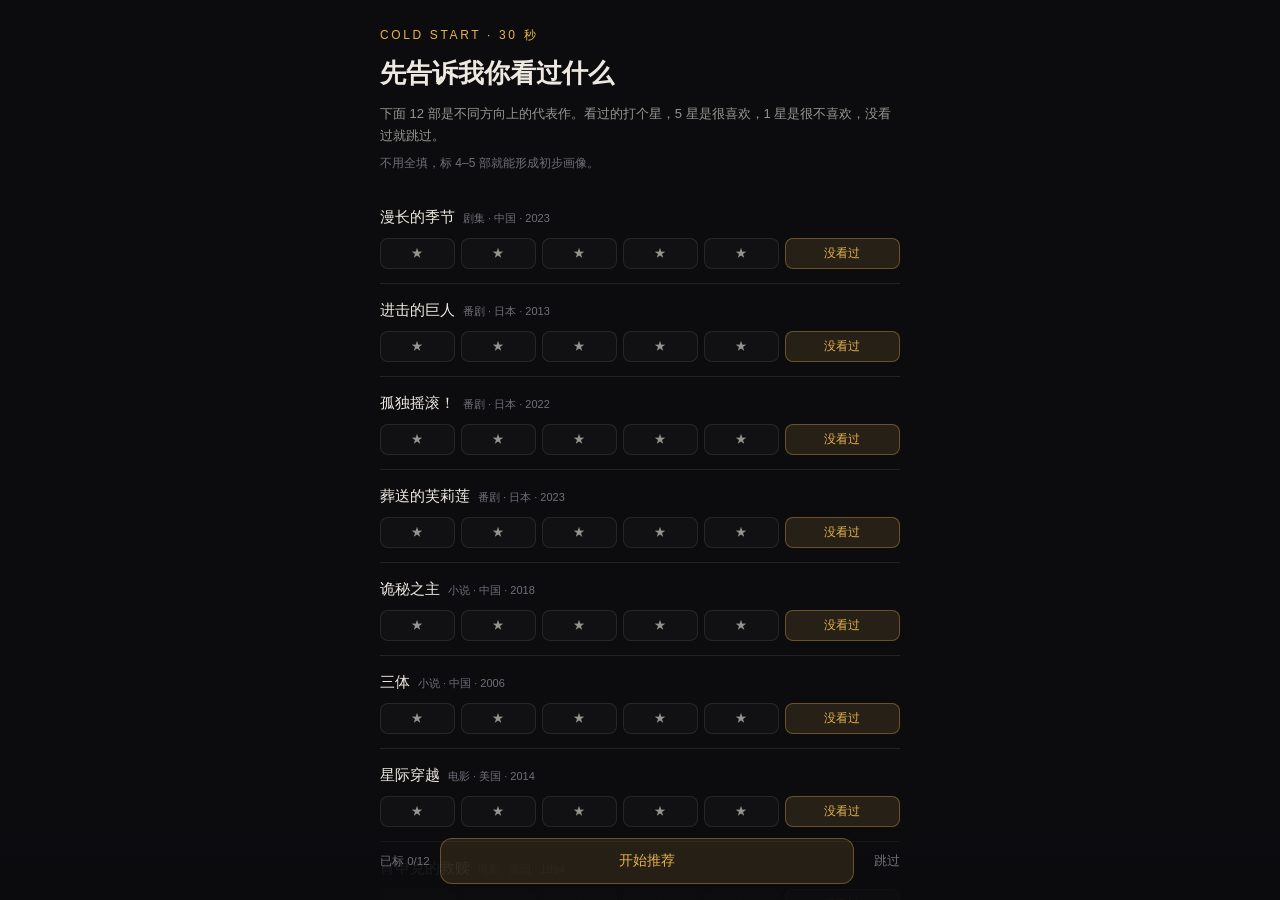
==== index.html @ ecb7c58b "v1.0.9: 加载书库联动模块 / 版本与缓存更新" ====
<!DOCTYPE html><html lang='zh-CN'><head><meta charset='utf-8'><meta name='viewport' content='width=device-width, initial-scale=1, viewport-fit=cover'><meta name='theme-color' content='#0c0c0f'><meta name='description' content='按你的口味，从电影、剧集、番剧、综艺、小说、漫画和博主栏目里挑一部。每条推荐都说明为什么。'><meta name='mobile-web-app-capable' content='yes'><meta name='apple-mobile-web-app-capable' content='yes'><meta name='apple-mobile-web-app-status-bar-style' content='black-translucent'><meta name='apple-mobile-web-app-title' content='今晚看什么'><title>今晚看什么 · 影视推荐器</title><link rel='manifest' href='./manifest.webmanifest'><link rel='apple-touch-icon' href='./icons/icon-180.png'><link rel='icon' href='./icons/icon-192.png'><link rel='stylesheet' href='https://miaoda.feishu.cn/fonts/css2?family=Noto+Serif+SC:wght@400;600;700&family=Noto+Sans+SC:wght@300;400;500;700&display=swap'><link rel='stylesheet' href='./css/app.css'><link rel='stylesheet' href='./css/mobile.css'></head><body><div id='app' class='shell'></div><div id='nav'></div><div id='overlay'></div><div class='toast' id='toast'></div><div class='upbar hidden' id='upbar'><span>有新版本可使用</span><button id='upbtn'>立即更新</button></div><script src='./js/data-1.js'></script><script src='./js/data-2.js'></script><script src='./js/data-3.js'></script><script src='./js/data.js'></script><script src='./js/people-map.js'></script><script src='./js/store.js'></script><script src='./js/engine.js'></script><script src='./js/tmdb.js'></script><script src='./js/app.js'></script><script src='./js/views.js'></script><script src='./js/detail.js'></script><script src='./js/events.js'></script><script src='./js/v108.js'></script><script src='./js/library-link.js'></script></body></html>
---- css/app.css ----
:root{
  --bg:#0c0c0f; --bg2:#101116; --card:#16171c; --card2:#1c1d23;
  --line:rgba(255,255,255,.09); --txt:#eee9e0; --dim:#95958f; --dim2:#6f7078;
  --acc:#e7b34d; --acc-soft:rgba(231,179,77,.12); --acc-line:rgba(231,179,77,.35);
  --ok:#7ec3a3; --warn:#e0876a;
  --r:18px;
}
*{box-sizing:border-box;-webkit-tap-highlight-color:transparent}
html,body{margin:0;padding:0;background:var(--bg);color:var(--txt)}
body{
  font-family:"Noto Sans SC",-apple-system,BlinkMacSystemFont,"PingFang SC","Microsoft YaHei",sans-serif;
  font-weight:400;line-height:1.6;-webkit-font-smoothing:antialiased;
  background:
    radial-gradient(120% 60% at 50% -10%,rgba(231,179,77,.10),transparent 60%),
    radial-gradient(90% 50% at 90% 0%,rgba(90,110,180,.12),transparent 60%),
    var(--bg);
  background-attachment:fixed;
  min-height:100dvh;
}
.shell{max-width:560px;margin:0 auto;padding:0 18px 96px}
.serif{font-family:"Noto Serif SC","Songti SC",Georgia,serif}

/* ---------- header ---------- */
.top{display:flex;align-items:center;justify-content:space-between;padding:18px 0 8px}
.brand{display:flex;align-items:center;gap:9px;font-size:13px;letter-spacing:.16em;color:var(--dim)}
.dot{width:7px;height:7px;border-radius:50%;background:var(--acc);box-shadow:0 0 12px var(--acc)}
.top .cnt{font-size:12px;color:var(--dim2);letter-spacing:.06em}

/* ---------- hero ---------- */
.hero{padding:16px 0 22px}
.kicker{font-size:12px;letter-spacing:.22em;color:var(--acc);margin-bottom:12px}
h1.serif{font-size:38px;line-height:1.22;margin:0;font-weight:600;letter-spacing:.01em}
h1 .em{color:var(--acc);font-style:normal}
.lede{margin:14px 0 0;font-size:13.5px;color:var(--dim);max-width:32em}
.hero.home{padding:10px 0 16px}
.hero.home .kicker{margin-bottom:7px}
.hero.home h1.serif{font-size:30px;line-height:1.18}
.hero.home .lede{margin-top:9px;font-size:12.5px;line-height:1.55}

/* ---------- chips ---------- */
.chips{display:flex;gap:8px;overflow-x:auto;padding:2px 0 10px;scrollbar-width:none}
.chips::-webkit-scrollbar{display:none}
.chips.wrap{flex-wrap:wrap;overflow:visible;row-gap:7px}
.chip{flex:0 0 auto;border:1px solid var(--line);background:rgba(255,255,255,.025);color:var(--dim);
  padding:8px 14px;border-radius:999px;font-size:12.5px;cursor:pointer;transition:.18s;white-space:nowrap}
.chip.on{background:var(--acc-soft);border-color:var(--acc-line);color:var(--acc)}
.chip:active{transform:scale(.97)}
.rowlabel{font-size:11px;letter-spacing:.14em;color:var(--dim2);margin:6px 0 2px}

/* ---------- section head ---------- */
.sec{display:flex;align-items:baseline;justify-content:space-between;margin:18px 0 12px}
.sec h2{font-size:16px;margin:0;font-weight:500;letter-spacing:.04em}
.sec .note{font-size:12px;color:var(--dim2)}
.ghost-btn{background:none;border:none;color:var(--acc);font-size:12.5px;cursor:pointer;padding:6px 0 6px 10px;font-family:inherit}

/* ---------- card ---------- */
.card{background:linear-gradient(180deg,var(--card),var(--card2));border:1px solid var(--line);
  border-radius:var(--r);padding:18px 17px 14px;margin-bottom:14px;position:relative;overflow:hidden}
.card:before{content:"";position:absolute;inset:0 auto 0 0;width:2px;background:linear-gradient(180deg,var(--acc),transparent);opacity:.5}
.ctop{display:flex;align-items:center;gap:8px;font-size:11.5px;color:var(--dim)}
.badge{border:1px solid var(--acc-line);color:var(--acc);background:var(--acc-soft);padding:2px 8px;border-radius:6px;font-size:11px;letter-spacing:.04em}
.ctop .mid{flex:1;min-width:0;overflow:hidden;text-overflow:ellipsis;white-space:nowrap}
.match{font-variant-numeric:tabular-nums;color:var(--acc);letter-spacing:.02em}
h3.title{font-size:23px;margin:10px 0 2px;font-weight:600;letter-spacing:.01em;line-height:1.3}
.why{font-size:12.5px;color:var(--acc);opacity:.9;margin:6px 0 0;line-height:1.55}
.why .tag{opacity:.65}
.syn{font-size:13.5px;color:#c9c7c0;margin:11px 0 0;line-height:1.72}
ul.hooks{margin:12px 0 0;padding:0;list-style:none;display:grid;gap:6px}
.hooks li{font-size:12.5px;color:var(--dim);line-height:1.6;display:flex;gap:8px}
.hooks li:before{content:"—";color:var(--acc);opacity:.6;flex:0 0 auto}
.acts{display:flex;gap:8px;margin-top:15px;padding-top:13px;border-top:1px solid var(--line);align-items:center}
.btn{font-family:inherit;font-size:12.5px;padding:9px 14px;border-radius:10px;border:1px solid var(--line);
  background:rgba(255,255,255,.03);color:var(--txt);cursor:pointer;transition:.16s}
.btn.primary{border-color:var(--acc-line);background:var(--acc-soft);color:var(--acc)}
.btn.plain{border:none;color:var(--dim2);background:none;padding:9px 6px;margin-left:auto}
.btn:active{transform:scale(.97)}
.empty{padding:40px 8px;text-align:center;color:var(--dim);font-size:13.5px}
.empty b{display:block;color:var(--txt);margin-bottom:8px;font-weight:500}

/* ---------- 横排推荐行 ---------- */
.reclist{display:grid;gap:9px}
.poolnote{font-size:11.5px;color:var(--dim2);line-height:1.55;margin:-2px 0 9px}
.rrow{display:flex;align-items:stretch;gap:9px;padding:9px 10px;border:1px solid var(--line);
  border-radius:14px;background:linear-gradient(180deg,rgba(28,29,35,.84),rgba(22,23,28,.84));
  position:relative;overflow:hidden;cursor:pointer;transition:.16s}
.rrow:before{content:"";position:absolute;inset:0 auto 0 0;width:2px;background:linear-gradient(180deg,var(--acc),transparent);opacity:.4}
.rrow.rewatch:before{background:linear-gradient(180deg,var(--ok),transparent)}
.rrow:active{background:rgba(255,255,255,.05)}
.poster.rposter{width:46px;height:66px;border-radius:9px;object-fit:cover;background:#23242a;flex:0 0 auto;border:1px solid var(--line);font-size:10px}
.poster.rposter.ph{padding:0 2px}
.rmain{flex:1;min-width:0;display:flex;flex-direction:column;justify-content:center;gap:1px}
.rmeta{display:flex;align-items:center;gap:6px;min-width:0;line-height:1.3}
.rmeta .badge{padding:1px 6px;font-size:10px;line-height:1.4}
.rmeta2{font-size:10.5px;color:var(--dim2);white-space:nowrap;overflow:hidden;text-overflow:ellipsis}
.rname{font-size:15.5px;font-weight:600;line-height:1.35;margin:0;white-space:nowrap;overflow:hidden;text-overflow:ellipsis}
.rwhy{font-size:11.5px;color:var(--acc);opacity:.86;line-height:1.5;margin:0;white-space:nowrap;overflow:hidden;text-overflow:ellipsis}
.rwhy .rtag{opacity:.55;margin-right:5px}
.rright{flex:0 0 auto;width:78px;display:flex;flex-direction:column;align-items:flex-end;justify-content:center;gap:4px}
.rmatch{font-size:12px;color:var(--acc);font-variant-numeric:tabular-nums;line-height:1}
.rstars{display:flex;gap:0}
.sstar{border:0;background:none;color:rgba(255,255,255,.18);font-size:14px;line-height:1;padding:2px 0;width:15px;cursor:pointer;font-family:inherit}
.sstar.on{color:var(--acc)}
.sstar:active{transform:scale(.9)}

/* ---------- list row (library) ---------- */
.search{width:100%;margin:4px 0 12px;padding:12px 15px;border-radius:12px;border:1px solid var(--line);
  background:rgba(255,255,255,.035);color:var(--txt);font-family:inherit;font-size:14px;outline:none}
.search::placeholder{color:var(--dim2)}
.search:focus{border-color:var(--acc-line)}
.lrow{display:flex;align-items:center;gap:12px;padding:13px 4px;border-bottom:1px solid var(--line);cursor:pointer}
.lrow .lt{flex:1;min-width:0}
.lrow .n{font-size:15px;font-weight:500;margin:0 0 2px;white-space:nowrap;overflow:hidden;text-overflow:ellipsis}
.lrow .m{font-size:11.5px;color:var(--dim2);white-space:nowrap;overflow:hidden;text-overflow:ellipsis}
.lrow .pct{font-size:12px;color:var(--acc);font-variant-numeric:tabular-nums}
.lrow .seen{font-size:11px;color:var(--ok)}

/* ---------- profile ---------- */
.panel{background:var(--card);border:1px solid var(--line);border-radius:var(--r);padding:16px 17px;margin-bottom:14px}
.panel h4{margin:0 0 4px;font-size:13px;color:var(--dim);font-weight:400;letter-spacing:.06em}
.stat{display:flex;gap:22px;margin:6px 0 2px}
.stat div b{font-size:26px;font-weight:600;font-variant-numeric:tabular-nums}
.stat div span{display:block;font-size:11px;color:var(--dim2);margin-top:2px}
.barrow{display:flex;align-items:center;gap:10px;margin-top:9px;font-size:12.5px}
.barrow .lbl{width:64px;color:#cfcdc6;flex:0 0 auto;white-space:nowrap;overflow:hidden;text-overflow:ellipsis}
.bar{flex:1;height:6px;background:rgba(255,255,255,.06);border-radius:99px;overflow:hidden}
.bar i{display:block;height:100%;background:linear-gradient(90deg,rgba(231,179,77,.55),var(--acc));border-radius:99px}
.barrow .v{width:34px;text-align:right;color:var(--dim2);font-size:11px;flex:0 0 auto}
.seenrow{display:flex;align-items:center;gap:10px;padding:10px 0;border-bottom:1px solid var(--line);font-size:13.5px}
.seenrow .t{flex:1;min-width:0;overflow:hidden;text-overflow:ellipsis;white-space:nowrap}
.rchip{font-size:11px;padding:4px 9px;border-radius:7px;border:1px solid var(--line);color:var(--dim);background:none;cursor:pointer;font-family:inherit}
.rchip.on{border-color:var(--acc-line);color:var(--acc);background:var(--acc-soft)}
.danger{color:var(--warn);border-color:rgba(224,135,106,.3)}
.hint{font-size:11.5px;color:var(--dim2);line-height:1.7;margin:8px 0 0}

/* ---------- bottom nav ---------- */
.nav{position:fixed;left:0;right:0;bottom:0;z-index:40;display:flex;justify-content:center;
  background:linear-gradient(180deg,rgba(12,12,15,0),rgba(12,12,15,.86) 34%);backdrop-filter:blur(12px);padding:8px 0 calc(10px + env(safe-area-inset-bottom))}
.navin{display:flex;gap:6px;background:rgba(28,29,35,.86);border:1px solid var(--line);border-radius:999px;padding:6px}
.navbtn{display:flex;align-items:center;gap:7px;border:none;background:none;color:var(--dim);font-family:inherit;font-size:12.5px;padding:8px 16px;border-radius:999px;cursor:pointer;white-space:nowrap}
.navbtn.on{background:var(--acc-soft);color:var(--acc)}
.navbtn svg{width:15px;height:15px;stroke:currentColor;fill:none;stroke-width:1.6;stroke-linecap:round;stroke-linejoin:round}

/* ---------- sheet / modal ---------- */
.scrim{position:fixed;inset:0;background:rgba(0,0,0,.66);backdrop-filter:blur(3px);z-index:60;display:flex;align-items:flex-end;justify-content:center}
.sheet{width:100%;max-width:560px;max-height:88dvh;overflow-y:auto;background:var(--bg2);border:1px solid var(--line);
  border-bottom:none;border-radius:24px 24px 0 0;padding:8px 20px calc(26px + env(safe-area-inset-bottom));animation:up .26s ease-out}
@keyframes up{from{transform:translateY(26px);opacity:.6}to{transform:none;opacity:1}}
.grab{width:38px;height:4px;border-radius:99px;background:rgba(255,255,255,.16);margin:6px auto 14px}
.mtop{display:flex;align-items:center;gap:8px;font-size:11.5px;color:var(--dim)}
.mtop .x{margin-left:auto;border:none;background:none;color:var(--dim2);font-size:19px;cursor:pointer;padding:0 2px;font-family:inherit}
.mtitle{font-size:28px;margin:12px 0 4px;font-weight:600;line-height:1.28}
.mmeta{font-size:12px;color:var(--dim2)}
.mpoints{margin:16px 0 0;display:grid;gap:8px}
.point{background:rgba(255,255,255,.03);border:1px solid var(--line);border-radius:12px;padding:10px 12px;font-size:12.5px;color:#cfcdc6;line-height:1.65}
.point b{color:var(--acc);font-weight:500;font-size:10.5px;letter-spacing:.12em;display:block;margin-bottom:3px}
.mlabel{font-size:11px;letter-spacing:.16em;color:var(--dim2);margin:20px 0 8px}
.msyn{font-size:14px;line-height:1.85;color:#d6d3cc;margin:0}
.mhooks{margin:0;padding:0;list-style:none;display:grid;gap:8px}
.mhooks li{font-size:13px;color:#c5c2ba;line-height:1.7;padding-left:16px;position:relative}
.mhooks li:before{content:"";position:absolute;left:0;top:9px;width:6px;height:6px;border-radius:50%;border:1px solid var(--acc)}
.simrow{display:flex;gap:8px;flex-wrap:wrap;margin-top:2px}
.sim{font-size:12px;border:1px solid var(--line);background:rgba(255,255,255,.03);color:#c5c2ba;padding:7px 11px;border-radius:9px;cursor:pointer;font-family:inherit}
.rate{margin-top:14px;display:flex;gap:8px;align-items:center;flex-wrap:wrap}
.rate .rl{font-size:12px;color:var(--dim2);margin-right:2px}

/* ---------- onboarding ---------- */
.onb{position:fixed;inset:0;z-index:80;background:var(--bg);overflow-y:auto;display:flex;flex-direction:column}
.onbin{max-width:560px;width:100%;margin:0 auto;padding:26px 20px 120px;flex:1}
.onb h2{font-size:26px;margin:6px 0 8px;font-weight:600}
.onb p{font-size:13px;color:var(--dim);margin:0 0 6px;line-height:1.7}
.obrow{padding:14px 0;border-bottom:1px solid var(--line)}
.obrow .oh{display:flex;align-items:baseline;gap:8px;margin-bottom:9px}
.obrow .ot{font-size:15px;font-weight:500}
.obrow .om{font-size:11px;color:var(--dim2)}
.obtns{display:flex;gap:6px}
.ob{flex:1;font-family:inherit;font-size:11.5px;padding:7px 2px;border-radius:8px;border:1px solid var(--line);
  background:rgba(255,255,255,.025);color:var(--dim);cursor:pointer;white-space:nowrap}
.ob.on{background:var(--acc-soft);border-color:var(--acc-line);color:var(--acc)}
.obf{position:fixed;left:0;right:0;bottom:0;z-index:81;display:flex;justify-content:center;
  background:linear-gradient(180deg,transparent,rgba(12,12,15,.94) 38%);padding:12px 20px calc(16px + env(safe-area-inset-bottom))}
.obf .in{max-width:520px;width:100%;display:flex;gap:10px;align-items:center}
.obf .pc{font-size:11.5px;color:var(--dim2);white-space:nowrap}
.obf .go{flex:1;padding:13px;border-radius:12px;border:1px solid var(--acc-line);background:var(--acc-soft);color:var(--acc);font-family:inherit;font-size:14px;cursor:pointer}

/* ---------- toast ---------- */
.toast{position:fixed;left:50%;bottom:96px;transform:translate(-50%,10px);background:rgba(240,236,226,.94);color:#191a1e;
  font-size:12.5px;padding:9px 16px;border-radius:999px;z-index:100;opacity:0;pointer-events:none;transition:.22s;max-width:80vw;text-align:center;line-height:1.5}
.toast.on{opacity:1;transform:translate(-50%,0)}
@media (max-width:400px){ h1.serif{font-size:32px} .acts{gap:5px} .btn{padding:9px 10px}
  .poster.rposter{width:42px;height:60px} .rright{width:76px} .sstar{width:14px;font-size:13px} .rname{font-size:15px} }
@media (max-width:360px){ .navbtn{padding:8px 9px;font-size:11px;gap:5px} .navbtn svg{width:14px;height:14px} }

/* ===== PWA 版新增 ===== */
.hidden{display:none!important}
.poster{width:66px;height:99px;border-radius:10px;object-fit:cover;background:#23242a;flex:0 0 auto;border:1px solid var(--line)}
.ph{display:flex;align-items:center;justify-content:center;color:var(--dim2);font-size:11px;text-align:center;line-height:1.4}
.chead{display:flex;gap:13px;align-items:flex-start}
.chead .ct{flex:1;min-width:0}
.card h3.title{margin-top:0}
.srcbar{display:flex;align-items:center;gap:8px;border:1px dashed rgba(255,255,255,.16);border-radius:12px;
  padding:9px 12px;font-size:12px;color:var(--dim);margin:2px 0 12px;line-height:1.5}
.srcbar .dot{width:6px;height:6px;background:var(--ok);box-shadow:none}
.srcbar b{color:var(--acc);font-weight:500}
.srcbar button{margin-left:auto;flex:0 0 auto}
.btn.sm{font-size:11.5px;padding:6px 10px;border-radius:8px}
.tagrow{display:flex;gap:6px;flex-wrap:wrap;margin-top:8px}
.tag{font-size:10.5px;color:var(--dim);border:1px solid var(--line);border-radius:6px;padding:2px 7px}
.field{margin-bottom:14px}
.field label{display:block;font-size:11.5px;letter-spacing:.08em;color:var(--dim2);margin-bottom:6px}
.field input[type=text],.field input[type=password],.field select{width:100%;padding:11px 12px;border-radius:10px;
  border:1px solid var(--line);background:rgba(255,255,255,.035);color:var(--txt);font-family:inherit;font-size:13px;outline:none}
.field input:focus{border-color:var(--acc-line)}
.field .tip{font-size:11px;color:var(--dim2);margin-top:5px;line-height:1.6}
.switch{display:flex;align-items:center;gap:10px;font-size:13px;color:#cfcdc6;margin-bottom:10px}
.switch input{width:38px;height:21px;appearance:none;background:rgba(255,255,255,.12);border-radius:999px;position:relative;transition:.2s;cursor:pointer;flex:0 0 auto}
.switch input:checked{background:var(--acc-line)}
.switch input:before{content:"";position:absolute;width:15px;height:15px;border-radius:50%;background:#fff;top:3px;left:3px;transition:.2s}
.switch input:checked:before{left:20px}
.status{font-size:11.5px;margin-top:6px}
.status.ok{color:var(--ok)} .status.err{color:var(--warn)}
.upbar{position:fixed;left:50%;transform:translateX(-50%);bottom:88px;z-index:90;background:rgba(240,236,226,.96);color:#17181c;
  border-radius:12px;padding:10px 14px;font-size:12.5px;display:flex;align-items:center;gap:12px;box-shadow:0 8px 30px rgba(0,0,0,.4)}
.upbar button{border:none;background:#17181c;color:#f0ece2;padding:6px 11px;border-radius:8px;font-family:inherit;font-size:12px;cursor:pointer}
.loading{padding:26px 0;text-align:center;color:var(--dim);font-size:12.5px}
.loading .spin{display:inline-block;width:14px;height:14px;border:2px solid rgba(255,255,255,.15);border-top-color:var(--acc);
  border-radius:50%;animation:spin .8s linear infinite;margin-right:8px;vertical-align:-2px}
@keyframes spin{to{transform:rotate(360deg)}}
.ai-note{font-size:10.5px;color:var(--dim2);margin-top:6px}
.srcchips{display:flex;gap:6px;margin:0 0 10px}
.srcchips button{font-size:11px;padding:5px 9px;border-radius:7px;border:1px solid var(--line);background:none;color:var(--dim2);font-family:inherit}
.srcchips button.on{border-color:var(--acc-line);color:var(--acc);background:var(--acc-soft)}
---- css/mobile.css ----
/* 移动端安全区适配：状态栏 / 刘海屏 / 底部手势条
   仅在支持 env() 的设备生效；不支持时保留 app.css 的原值 */
.shell{padding-top:env(safe-area-inset-top,0px)}
.onbin{padding-top:calc(26px + env(safe-area-inset-top,0px))}
.obf{padding-bottom:calc(16px + env(safe-area-inset-bottom,0px))}
.toast{bottom:calc(96px + env(safe-area-inset-bottom,0px))}
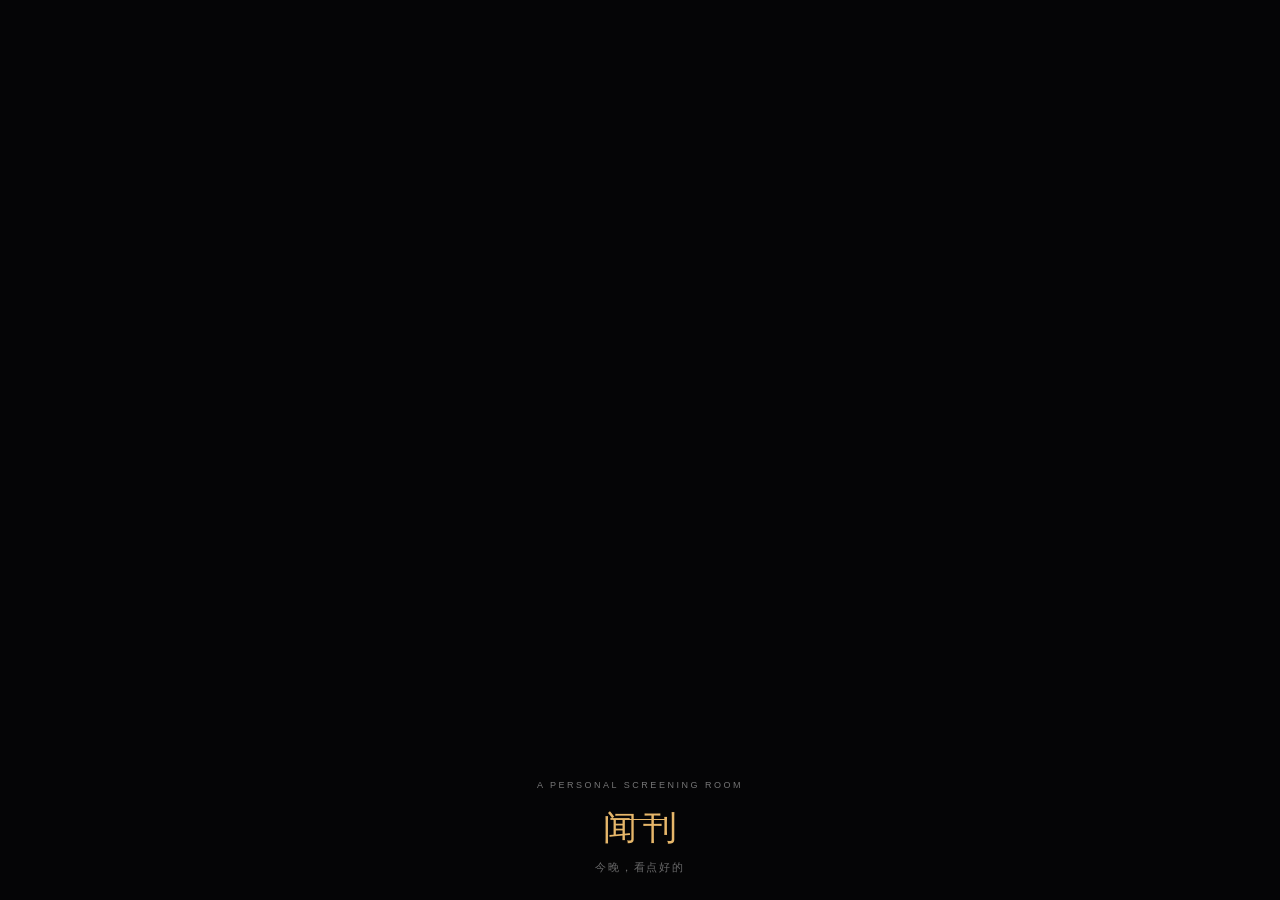
==== commit 591b87d2: "v1.0.11: 首页海报轻操作面板 + 启动海报开屏" ====
--- a/index.html
+++ b/index.html
@@ -1 +1,106 @@
-<!DOCTYPE html><html lang='zh-CN'><head><meta charset='utf-8'><meta name='viewport' content='width=device-width, initial-scale=1, viewport-fit=cover'><meta name='theme-color' content='#0c0c0f'><meta name='description' content='按你的口味，从电影、剧集、番剧、综艺、小说、漫画和博主栏目里挑一部。每条推荐都说明为什么。'><meta name='mobile-web-app-capable' content='yes'><meta name='apple-mobile-web-app-capable' content='yes'><meta name='apple-mobile-web-app-status-bar-style' content='black-translucent'><meta name='apple-mobile-web-app-title' content='今晚看什么'><title>今晚看什么 · 影视推荐器</title><link rel='manifest' href='./manifest.webmanifest'><link rel='apple-touch-icon' href='./icons/icon-180.png'><link rel='icon' href='./icons/icon-192.png'><link rel='stylesheet' href='https://miaoda.feishu.cn/fonts/css2?family=Noto+Serif+SC:wght@400;600;700&family=Noto+Sans+SC:wght@300;400;500;700&display=swap'><link rel='stylesheet' href='./css/app.css'><link rel='stylesheet' href='./css/mobile.css'></head><body><div id='app' class='shell'></div><div id='nav'></div><div id='overlay'></div><div class='toast' id='toast'></div><div class='upbar hidden' id='upbar'><span>有新版本可使用</span><button id='upbtn'>立即更新</button></div><script src='./js/data-1.js'></script><script src='./js/data-2.js'></script><script src='./js/data-3.js'></script><script src='./js/data.js'></script><script src='./js/people-map.js'></script><script src='./js/store.js'></script><script src='./js/engine.js'></script><script src='./js/tmdb.js'></script><script src='./js/app.js'></script><script src='./js/views.js'></script><script src='./js/detail.js'></script><script src='./js/events.js'></script><script src='./js/v108.js'></script><script src='./js/library-link.js'></script></body></html>+<!DOCTYPE html>
+<html lang="zh-CN">
+<head>
+<meta charset="utf-8">
+<meta name="viewport" content="width=device-width, initial-scale=1, viewport-fit=cover">
+<meta name="theme-color" content="#0c0c0f">
+<meta name="description" content="按你的口味，从电影、剧集、番剧、综艺、小说、漫画和博主栏目里挑一部。每条推荐都说明为什么。">
+<meta name="mobile-web-app-capable" content="yes">
+<meta name="apple-mobile-web-app-capable" content="yes">
+<meta name="apple-mobile-web-app-status-bar-style" content="black-translucent">
+<meta name="apple-mobile-web-app-title" content="闻刊">
+<title>闻刊 · 影视推荐器</title>
+<link rel="manifest" href="./manifest.webmanifest">
+<link rel="apple-touch-icon" href="./icons/icon-180.png">
+<link rel="icon" href="./icons/icon-192.png">
+<link rel="stylesheet" href="https://miaoda.feishu.cn/fonts/css2?family=Noto+Serif+SC:wght@400;600;700&family=Noto+Sans+SC:wght@300;400;500;700&display=swap">
+<link rel="stylesheet" href="./css/app.css">
+<link rel="stylesheet" href="./css/mobile.css">
+<style>
+#splash{position:fixed;inset:0;z-index:9999;background:#050506;display:flex;align-items:center;justify-content:center;overflow:hidden;transition:opacity .55s ease;opacity:1}
+#splash.hide{opacity:0;pointer-events:none}
+#splash .sp-bg{position:absolute;inset:-40px;background:url('https://aka.doubaocdn.com/l/no8Pbi1icf') center/cover;filter:blur(48px) brightness(.28) saturate(.8);transform:scale(1.08);opacity:.45}
+#splash .sp-vignette{position:absolute;inset:0;background:radial-gradient(70% 70% at 50% 40%,transparent,rgba(5,5,6,.6) 68%,#050506 100%)}
+#splash .sp-poster{position:relative;width:min(82vw,430px);max-height:69vh;object-fit:contain;border-radius:14px;box-shadow:0 30px 90px rgba(0,0,0,.8);opacity:0;transform:scale(.96) translateY(10px);transition:opacity .8s ease,transform .9s cubic-bezier(.2,.8,.2,1);z-index:1}
+#splash .sp-poster.loaded{opacity:1;transform:none}
+#splash .sp-copy{position:absolute;left:0;right:0;bottom:calc(24px + env(safe-area-inset-bottom));text-align:center;z-index:2}
+#splash .sp-kicker{font-size:9px;letter-spacing:.28em;color:rgba(255,255,255,.45);text-transform:uppercase}
+#splash .sp-brand{margin:8px 0 4px;font-family:'Noto Serif SC',serif;font-size:34px;color:#e7b76a;letter-spacing:.18em;text-indent:.18em}
+#splash .sp-tag{font-size:10.5px;color:rgba(255,255,255,.4);letter-spacing:.18em}
+#splash .sp-bar{position:absolute;left:50%;bottom:calc(80px + env(safe-area-inset-bottom));width:54px;height:1px;background:rgba(255,255,255,.14);transform:translateX(-50%);overflow:hidden;z-index:2}
+#splash .sp-bar i{display:block;width:100%;height:100%;background:#e7b76a;transform-origin:left;animation:spload 1.6s ease-in-out infinite}
+@keyframes spload{0%{transform:scaleX(0)}60%{transform:scaleX(1)}100%{transform:scaleX(1)}}
+@media (prefers-reduced-motion: reduce){#splash .sp-poster{transition:none}#splash .sp-bar{display:none}}
+</style>
+</head>
+<body>
+<div id="splash" aria-hidden="true">
+  <div class="sp-bg"></div>
+  <div class="sp-vignette"></div>
+  <img class="sp-poster" src="https://aka.doubaocdn.com/l/no8Pbi1icf" alt="" referrerpolicy="no-referrer">
+  <div class="sp-bar"><i></i></div>
+  <div class="sp-copy">
+    <div class="sp-kicker">A PERSONAL SCREENING ROOM</div>
+    <div class="sp-brand">闻刊</div>
+    <div class="sp-tag">今晚，看点好的</div>
+  </div>
+</div>
+
+<div id="app" class="shell"></div>
+<div id="nav"></div>
+<div id="overlay"></div>
+<div class="toast" id="toast"></div>
+<div class="upbar hidden" id="upbar">
+  <span>有新版本可使用</span>
+  <button id="upbtn">立即更新</button>
+</div>
+<script src="./js/data-1.js"></script>
+<script src="./js/data-2.js"></script>
+<script src="./js/data-3.js"></script>
+<script src="./js/data.js"></script>
+<script src="./js/people-map.js"></script>
+<script src="./js/store.js"></script>
+<script src="./js/engine.js"></script>
+<script src="./js/tmdb.js"></script>
+<script src="./js/app.js"></script>
+<script src="./js/views.js"></script>
+<script src="./js/detail.js"></script>
+<script src="./js/events.js"></script>
+<script src="./js/v108.js"></script>
+<script src="./js/library-link.js"></script>
+<script src="./js/v110.js"></script>
+<script src="./js/v111.js"></script>
+<script>
+(function () {
+  var s = document.getElementById('splash');
+  if (!s) return;
+  var poster = s.querySelector('.sp-poster');
+  var done = false;
+  var maxTimer = setTimeout(hide, 2800);
+  function hide() {
+    if (done) return;
+    done = true;
+    clearTimeout(maxTimer);
+    s.classList.add('hide');
+    setTimeout(function () { if (s.parentNode) s.parentNode.removeChild(s); }, 700);
+  }
+  function ready() {
+    if (poster) poster.classList.add('loaded');
+    clearTimeout(maxTimer);
+    setTimeout(hide, 1100);
+  }
+  if (poster) {
+    poster.addEventListener('load', ready);
+    poster.addEventListener('error', function () {
+      poster.style.display = 'none';
+      clearTimeout(maxTimer);
+      setTimeout(hide, 700);
+    });
+    if (poster.complete && poster.naturalWidth) ready();
+  } else {
+    setTimeout(hide, 1200);
+  }
+})();
+</script>
+</body>
+</html>
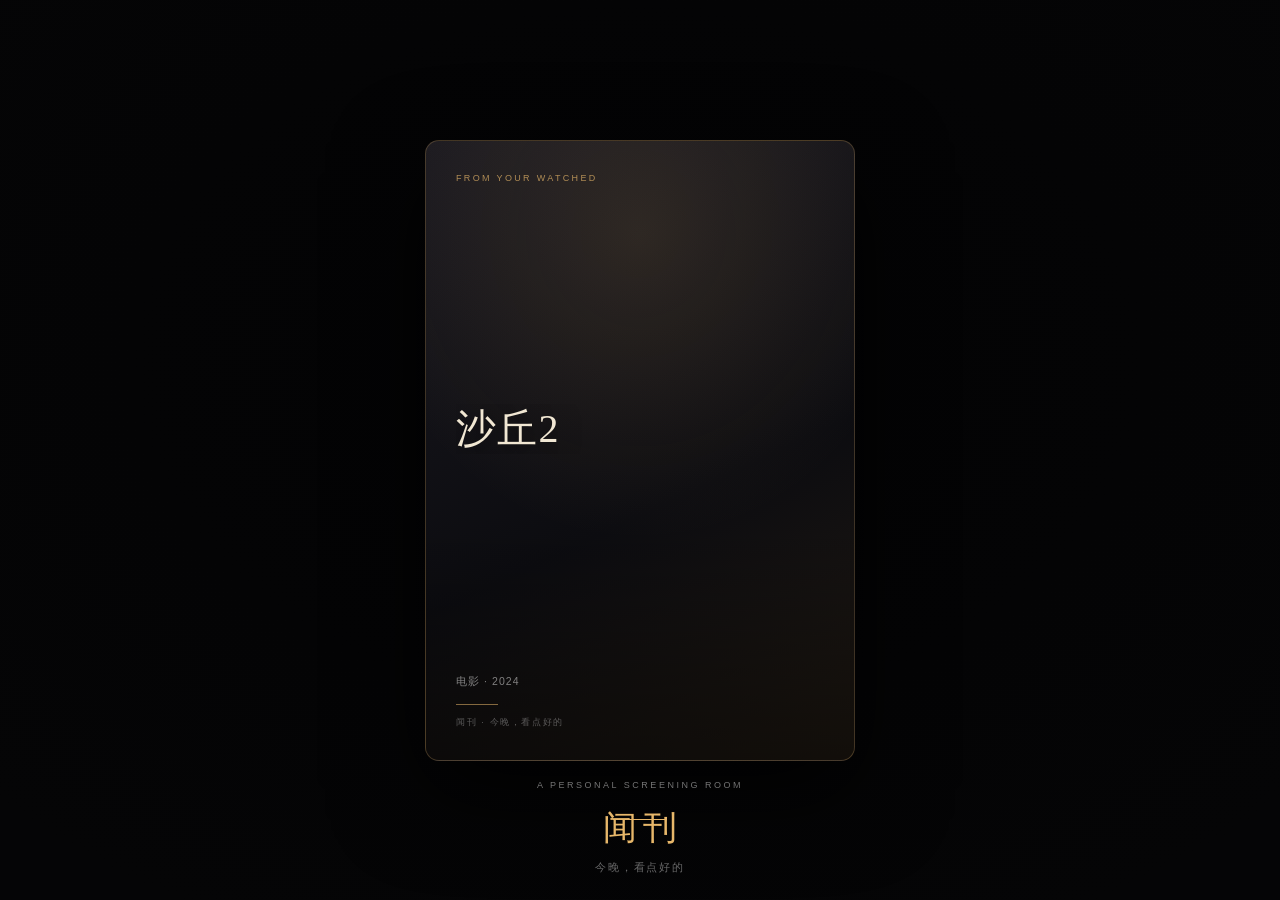
==== commit 4f448e70: "v1.0.13: 开屏随机看过海报与片库轻操作面板" ====
--- a/index.html
+++ b/index.html
@@ -19,10 +19,18 @@
 <style>
 #splash{position:fixed;inset:0;z-index:9999;background:#050506;display:flex;align-items:center;justify-content:center;overflow:hidden;transition:opacity .55s ease;opacity:1}
 #splash.hide{opacity:0;pointer-events:none}
-#splash .sp-bg{position:absolute;inset:-40px;background:url('https://aka.doubaocdn.com/l/no8Pbi1icf') center/cover;filter:blur(48px) brightness(.28) saturate(.8);transform:scale(1.08);opacity:.45}
+#splash .sp-bg{position:absolute;inset:-40px;background:#050506;filter:blur(48px) brightness(.28) saturate(.8);transform:scale(1.08);opacity:.45}
 #splash .sp-vignette{position:absolute;inset:0;background:radial-gradient(70% 70% at 50% 40%,transparent,rgba(5,5,6,.6) 68%,#050506 100%)}
 #splash .sp-poster{position:relative;width:min(82vw,430px);max-height:69vh;object-fit:contain;border-radius:14px;box-shadow:0 30px 90px rgba(0,0,0,.8);opacity:0;transform:scale(.96) translateY(10px);transition:opacity .8s ease,transform .9s cubic-bezier(.2,.8,.2,1);z-index:1}
 #splash .sp-poster.loaded{opacity:1;transform:none}
+#splash .sp-typo{position:relative;width:min(82vw,430px);aspect-ratio:2/3;max-height:69vh;z-index:1;display:flex;flex-direction:column;justify-content:space-between;padding:clamp(18px,5vw,30px);box-sizing:border-box;border-radius:14px;border:1px solid rgba(231,183,106,.22);background:radial-gradient(120% 90% at 50% 15%,rgba(231,183,106,.12),transparent 55%),linear-gradient(155deg,#1a1920 0%,#0c0c10 58%,#211a12 100%);box-shadow:0 30px 90px rgba(0,0,0,.8);opacity:0;transform:scale(.96) translateY(10px);transition:opacity .8s ease,transform .9s cubic-bezier(.2,.8,.2,1);overflow:hidden}
+#splash .sp-typo.show{opacity:1;transform:none}
+#splash .sp-typo::after{content:'';position:absolute;left:0;right:0;bottom:0;height:38%;background:linear-gradient(transparent,rgba(0,0,0,.45));pointer-events:none}
+#splash .sp-typo-kicker{position:relative;z-index:1;font-size:9px;letter-spacing:.26em;color:rgba(231,183,106,.72);text-transform:uppercase}
+#splash .sp-typo-title{position:relative;z-index:1;margin:auto 0;font-size:clamp(25px,7.2vw,40px);line-height:1.24;letter-spacing:.03em;color:#f1e7d3;display:-webkit-box;-webkit-line-clamp:4;-webkit-box-orient:vertical;overflow:hidden;text-shadow:0 4px 24px rgba(0,0,0,.5)}
+#splash .sp-typo-meta{position:relative;z-index:1;font-size:10.5px;letter-spacing:.1em;color:rgba(255,255,255,.48)}
+#splash .sp-typo-rule{position:relative;z-index:1;width:42px;height:1px;background:rgba(231,183,106,.55);margin:14px 0 10px}
+#splash .sp-typo-foot{position:relative;z-index:1;font-size:9px;letter-spacing:.18em;color:rgba(255,255,255,.32)}
 #splash .sp-copy{position:absolute;left:0;right:0;bottom:calc(24px + env(safe-area-inset-bottom));text-align:center;z-index:2}
 #splash .sp-kicker{font-size:9px;letter-spacing:.28em;color:rgba(255,255,255,.45);text-transform:uppercase}
 #splash .sp-brand{margin:8px 0 4px;font-family:'Noto Serif SC',serif;font-size:34px;color:#e7b76a;letter-spacing:.18em;text-indent:.18em}
@@ -30,14 +38,23 @@
 #splash .sp-bar{position:absolute;left:50%;bottom:calc(80px + env(safe-area-inset-bottom));width:54px;height:1px;background:rgba(255,255,255,.14);transform:translateX(-50%);overflow:hidden;z-index:2}
 #splash .sp-bar i{display:block;width:100%;height:100%;background:#e7b76a;transform-origin:left;animation:spload 1.6s ease-in-out infinite}
 @keyframes spload{0%{transform:scaleX(0)}60%{transform:scaleX(1)}100%{transform:scaleX(1)}}
-@media (prefers-reduced-motion: reduce){#splash .sp-poster{transition:none}#splash .sp-bar{display:none}}
+@media (prefers-reduced-motion: reduce){#splash .sp-poster,#splash .sp-typo{transition:none}#splash .sp-bar{display:none}}
 </style>
 </head>
 <body>
 <div id="splash" aria-hidden="true">
   <div class="sp-bg"></div>
   <div class="sp-vignette"></div>
-  <img class="sp-poster" src="https://aka.doubaocdn.com/l/no8Pbi1icf" alt="" referrerpolicy="no-referrer">
+  <img class="sp-poster" alt="" referrerpolicy="no-referrer">
+  <div class="sp-typo" id="spTypo">
+    <div class="sp-typo-kicker">FROM YOUR WATCHED</div>
+    <div class="sp-typo-title serif" id="spTypoTitle"></div>
+    <div>
+      <div class="sp-typo-meta" id="spTypoMeta"></div>
+      <div class="sp-typo-rule"></div>
+      <div class="sp-typo-foot">闻刊 · 今晚，看点好的</div>
+    </div>
+  </div>
   <div class="sp-bar"><i></i></div>
   <div class="sp-copy">
     <div class="sp-kicker">A PERSONAL SCREENING ROOM</div>
@@ -59,6 +76,7 @@
 <script src="./js/data-3.js"></script>
 <script src="./js/data.js"></script>
 <script src="./js/people-map.js"></script>
+<script src="./js/local-posters.js"></script>
 <script src="./js/store.js"></script>
 <script src="./js/engine.js"></script>
 <script src="./js/tmdb.js"></script>
@@ -75,30 +93,109 @@
   var s = document.getElementById('splash');
   if (!s) return;
   var poster = s.querySelector('.sp-poster');
+  var typo = document.getElementById('spTypo');
+  var typoTitle = document.getElementById('spTypoTitle');
+  var typoMeta = document.getElementById('spTypoMeta');
+  var bg = s.querySelector('.sp-bg');
   var done = false;
+  var hideTimer = null;
   var maxTimer = setTimeout(hide, 2800);
+  var FALLBACK = 'https://aka.doubaocdn.com/l/no8Pbi1icf';
+
   function hide() {
     if (done) return;
     done = true;
     clearTimeout(maxTimer);
+    clearTimeout(hideTimer);
     s.classList.add('hide');
     setTimeout(function () { if (s.parentNode) s.parentNode.removeChild(s); }, 700);
+  }
+  function later(ms) {
+    clearTimeout(hideTimer);
+    hideTimer = setTimeout(hide, ms);
+  }
+  function readMeta() {
+    try { return JSON.parse(localStorage.getItem('watchnext_watch_meta_v1') || '{}'); } catch (e) { return {}; }
+  }
+  function writeMeta(m) {
+    try { localStorage.setItem('watchnext_watch_meta_v1', JSON.stringify(m)); } catch (e) { }
+  }
+  function showTypo(item) {
+    if (poster) poster.style.display = 'none';
+    if (!typo || !typoTitle) { return later(1200); }
+    typoTitle.textContent = (item && item.title) || '闻刊';
+    var bits = [];
+    if (item && item.type) bits.push(item.type);
+    if (item && item.year) bits.push(item.year);
+    typoMeta.textContent = bits.join(' · ') || '私人放映室';
+    typo.classList.add('show');
+    if (bg) { bg.style.background = '#08080b'; bg.style.backgroundImage = 'none'; }
+    later(1500);
   }
   function ready() {
     if (poster) poster.classList.add('loaded');
     clearTimeout(maxTimer);
-    setTimeout(hide, 1100);
-  }
-  if (poster) {
-    poster.addEventListener('load', ready);
-    poster.addEventListener('error', function () {
-      poster.style.display = 'none';
-      clearTimeout(maxTimer);
-      setTimeout(hide, 700);
+    later(1100);
+  }
+  function showImage(url, item) {
+    if (!url) { showTypo(item); return; }
+    if (!poster) { showTypo(item); return; }
+    if (typo) typo.classList.remove('show');
+    poster.style.display = 'block';
+    poster.onload = ready;
+    poster.onerror = function () { showTypo(item); };
+    poster.src = url;
+    if (bg) {
+      bg.style.backgroundImage = 'url("' + String(url).replace(/"/g, '%22') + '")';
+      bg.style.backgroundSize = 'cover';
+      bg.style.backgroundPosition = 'center';
+    }
+    if (poster.complete && poster.naturalWidth) ready();
+  }
+  function tryTmdb(id, cb) {
+    var m = /^tmdb-(movie|tv)-(\d+)$/.exec(id);
+    if (!m || typeof TMDB === 'undefined' || !TMDB.api) { cb(''); return; }
+    var called = false;
+    var timer = setTimeout(function () { if (called) return; called = true; cb(''); }, 1300);
+    TMDB.api('/' + m[1] + '/' + m[2], {}).then(function (d) {
+      if (called) return; called = true; clearTimeout(timer);
+      var path = d && d.poster_path;
+      if (!path) { cb(''); return; }
+      var meta = readMeta();
+      meta[id] = meta[id] || {};
+      meta[id].posterPath = path;
+      meta[id].title = (d.title || d.name || meta[id].title || '');
+      meta[id].at = Date.now();
+      writeMeta(meta);
+      cb(TMDB.poster({ posterPath: path }, 'w780'));
+    }).catch(function () {
+      if (called) return; called = true; clearTimeout(timer); cb('');
     });
-    if (poster.complete && poster.naturalWidth) ready();
+  }
+  function pick() {
+    var ids = (typeof state !== 'undefined' && state.ratings) ? Object.keys(state.ratings) : [];
+    if (!ids.length) return { id: '', title: '沙丘2', type: '电影', year: 2024, url: FALLBACK };
+    var id = ids[Math.floor(Math.random() * ids.length)];
+    var it = (typeof getItem === 'function') ? getItem(id) : null;
+    var meta = readMeta()[id] || {};
+    var title = (it && it.title) || meta.title || '看过的一部';
+    var type = (it && it.type) || meta.type || '电影';
+    var year = (it && it.year) || meta.year || '';
+    var path = (it && it.posterPath) || meta.posterPath || ((window.LOCAL_POSTERS || {})[id] || '');
+    var url = path && typeof TMDB !== 'undefined' ? TMDB.poster({ posterPath: path }, 'w780') : '';
+    return { id: id, title: title, type: type, year: year, url: url };
+  }
+
+  var sel = pick();
+  if (sel.url) {
+    showImage(sel.url, sel);
   } else {
-    setTimeout(hide, 1200);
+    showTypo(sel);
+    if (sel.id && /^tmdb-/.test(sel.id)) {
+      tryTmdb(sel.id, function (url) {
+        if (url && !done) showImage(url, sel);
+      });
+    }
   }
 })();
 </script>
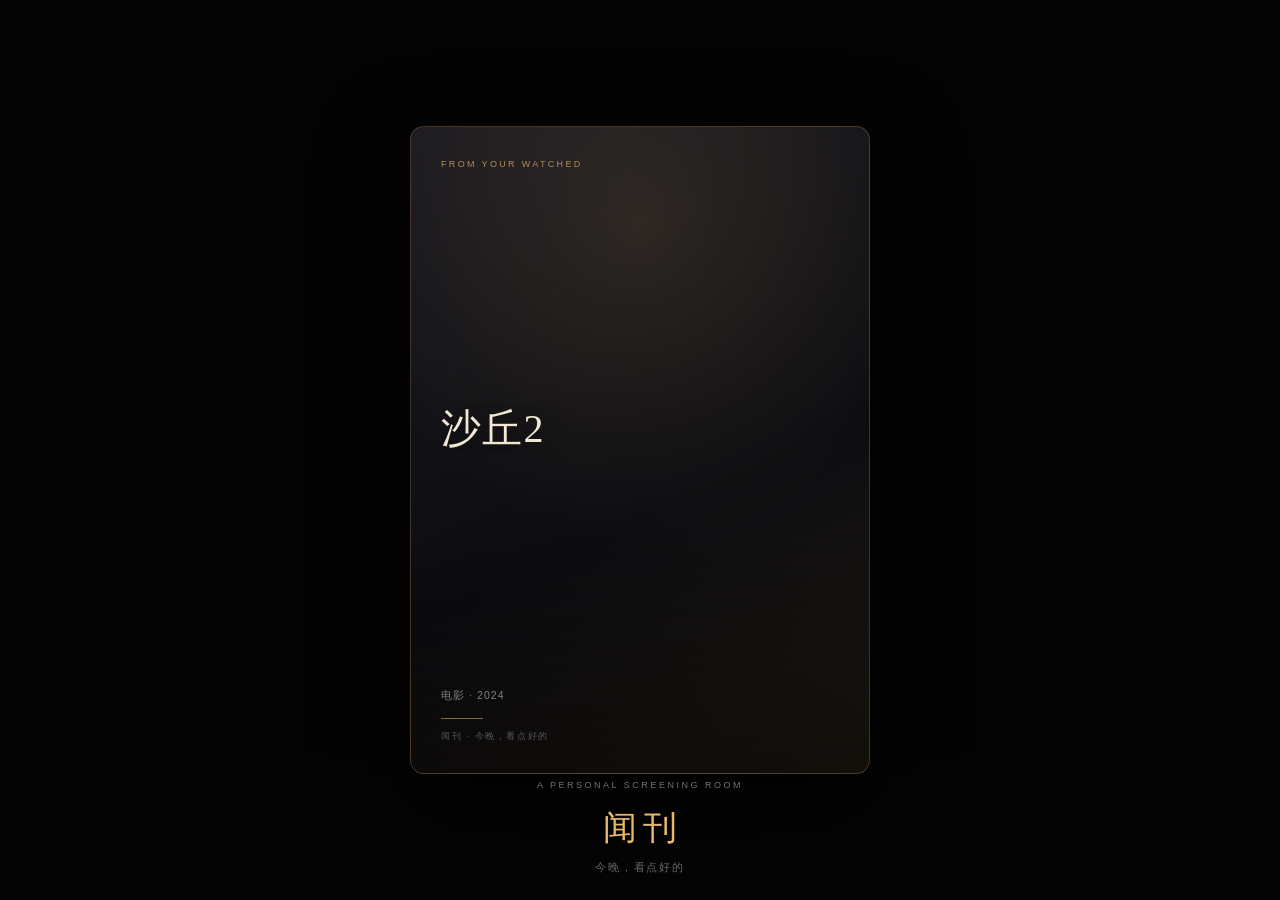
==== commit 6b41b45f: "Polish splash timing/animation and bump to 1.0.14" ====
--- a/index.html
+++ b/index.html
@@ -21,24 +21,22 @@
 #splash.hide{opacity:0;pointer-events:none}
 #splash .sp-bg{position:absolute;inset:-40px;background:#050506;filter:blur(48px) brightness(.28) saturate(.8);transform:scale(1.08);opacity:.45}
 #splash .sp-vignette{position:absolute;inset:0;background:radial-gradient(70% 70% at 50% 40%,transparent,rgba(5,5,6,.6) 68%,#050506 100%)}
-#splash .sp-poster{position:relative;width:min(82vw,430px);max-height:69vh;object-fit:contain;border-radius:14px;box-shadow:0 30px 90px rgba(0,0,0,.8);opacity:0;transform:scale(.96) translateY(10px);transition:opacity .8s ease,transform .9s cubic-bezier(.2,.8,.2,1);z-index:1}
+#splash .sp-poster{position:relative;width:min(90vw,460px);max-height:72vh;object-fit:contain;border-radius:14px;box-shadow:0 30px 90px rgba(0,0,0,.8);opacity:0;transform:scale(.94) translateY(14px);transition:opacity 1.05s ease,transform 1.2s cubic-bezier(.2,.8,.2,1);z-index:1}
 #splash .sp-poster.loaded{opacity:1;transform:none}
-#splash .sp-typo{position:relative;width:min(82vw,430px);aspect-ratio:2/3;max-height:69vh;z-index:1;display:flex;flex-direction:column;justify-content:space-between;padding:clamp(18px,5vw,30px);box-sizing:border-box;border-radius:14px;border:1px solid rgba(231,183,106,.22);background:radial-gradient(120% 90% at 50% 15%,rgba(231,183,106,.12),transparent 55%),linear-gradient(155deg,#1a1920 0%,#0c0c10 58%,#211a12 100%);box-shadow:0 30px 90px rgba(0,0,0,.8);opacity:0;transform:scale(.96) translateY(10px);transition:opacity .8s ease,transform .9s cubic-bezier(.2,.8,.2,1);overflow:hidden}
-#splash .sp-typo.show{opacity:1;transform:none}
+#splash .sp-typo{position:absolute;left:50%;top:50%;width:min(90vw,460px);aspect-ratio:2/3;max-height:72vh;z-index:1;display:flex;flex-direction:column;justify-content:space-between;padding:clamp(18px,5vw,30px);box-sizing:border-box;border-radius:14px;border:1px solid rgba(231,183,106,.22);background:radial-gradient(120% 90% at 50% 15%,rgba(231,183,106,.12),transparent 55%),linear-gradient(155deg,#1a1920 0%,#0c0c10 58%,#211a12 100%);box-shadow:0 30px 90px rgba(0,0,0,.8);opacity:0;transform:translate(-50%,-50%) scale(.96) translateY(10px);transition:opacity 1s ease,transform 1.1s cubic-bezier(.2,.8,.2,1);overflow:hidden}
+#splash .sp-typo.show{opacity:1;transform:translate(-50%,-50%) scale(1)}
 #splash .sp-typo::after{content:'';position:absolute;left:0;right:0;bottom:0;height:38%;background:linear-gradient(transparent,rgba(0,0,0,.45));pointer-events:none}
 #splash .sp-typo-kicker{position:relative;z-index:1;font-size:9px;letter-spacing:.26em;color:rgba(231,183,106,.72);text-transform:uppercase}
 #splash .sp-typo-title{position:relative;z-index:1;margin:auto 0;font-size:clamp(25px,7.2vw,40px);line-height:1.24;letter-spacing:.03em;color:#f1e7d3;display:-webkit-box;-webkit-line-clamp:4;-webkit-box-orient:vertical;overflow:hidden;text-shadow:0 4px 24px rgba(0,0,0,.5)}
 #splash .sp-typo-meta{position:relative;z-index:1;font-size:10.5px;letter-spacing:.1em;color:rgba(255,255,255,.48)}
 #splash .sp-typo-rule{position:relative;z-index:1;width:42px;height:1px;background:rgba(231,183,106,.55);margin:14px 0 10px}
 #splash .sp-typo-foot{position:relative;z-index:1;font-size:9px;letter-spacing:.18em;color:rgba(255,255,255,.32)}
-#splash .sp-copy{position:absolute;left:0;right:0;bottom:calc(24px + env(safe-area-inset-bottom));text-align:center;z-index:2}
+#splash .sp-copy{position:absolute;left:0;right:0;bottom:calc(24px + env(safe-area-inset-bottom));text-align:center;z-index:2;opacity:0;animation:spCopyIn 1s .25s ease both}
 #splash .sp-kicker{font-size:9px;letter-spacing:.28em;color:rgba(255,255,255,.45);text-transform:uppercase}
 #splash .sp-brand{margin:8px 0 4px;font-family:'Noto Serif SC',serif;font-size:34px;color:#e7b76a;letter-spacing:.18em;text-indent:.18em}
 #splash .sp-tag{font-size:10.5px;color:rgba(255,255,255,.4);letter-spacing:.18em}
-#splash .sp-bar{position:absolute;left:50%;bottom:calc(80px + env(safe-area-inset-bottom));width:54px;height:1px;background:rgba(255,255,255,.14);transform:translateX(-50%);overflow:hidden;z-index:2}
-#splash .sp-bar i{display:block;width:100%;height:100%;background:#e7b76a;transform-origin:left;animation:spload 1.6s ease-in-out infinite}
-@keyframes spload{0%{transform:scaleX(0)}60%{transform:scaleX(1)}100%{transform:scaleX(1)}}
-@media (prefers-reduced-motion: reduce){#splash .sp-poster,#splash .sp-typo{transition:none}#splash .sp-bar{display:none}}
+@keyframes spCopyIn{from{opacity:0;transform:translateY(12px)}to{opacity:1;transform:none}}
+@media (prefers-reduced-motion: reduce){#splash .sp-poster,#splash .sp-typo{transition:none}#splash .sp-copy{animation:none;opacity:1}}
 </style>
 </head>
 <body>
@@ -55,7 +53,6 @@
       <div class="sp-typo-foot">闻刊 · 今晚，看点好的</div>
     </div>
   </div>
-  <div class="sp-bar"><i></i></div>
   <div class="sp-copy">
     <div class="sp-kicker">A PERSONAL SCREENING ROOM</div>
     <div class="sp-brand">闻刊</div>
@@ -99,7 +96,11 @@
   var bg = s.querySelector('.sp-bg');
   var done = false;
   var hideTimer = null;
-  var maxTimer = setTimeout(hide, 2800);
+  var slowTimer = null;
+  var placeholderTimer = null;
+  var START = Date.now();
+  var MIN_VISIBLE = 2200;
+  var maxTimer = setTimeout(hide, 3200);
   var FALLBACK = 'https://aka.doubaocdn.com/l/no8Pbi1icf';
 
   function hide() {
@@ -107,12 +108,15 @@
     done = true;
     clearTimeout(maxTimer);
     clearTimeout(hideTimer);
+    clearTimeout(slowTimer);
+    clearTimeout(placeholderTimer);
     s.classList.add('hide');
     setTimeout(function () { if (s.parentNode) s.parentNode.removeChild(s); }, 700);
   }
   function later(ms) {
     clearTimeout(hideTimer);
-    hideTimer = setTimeout(hide, ms);
+    var elapsed = Date.now() - START;
+    hideTimer = setTimeout(hide, Math.max(ms, MIN_VISIBLE - elapsed));
   }
   function readMeta() {
     try { return JSON.parse(localStorage.getItem('watchnext_watch_meta_v1') || '{}'); } catch (e) { return {}; }
@@ -121,6 +125,12 @@
     try { localStorage.setItem('watchnext_watch_meta_v1', JSON.stringify(m)); } catch (e) { }
   }
   function showTypo(item) {
+    clearTimeout(slowTimer);
+    clearTimeout(placeholderTimer);
+    if (poster && poster.classList.contains('loaded')) {
+      if (typo) typo.classList.remove('show');
+      return;
+    }
     if (poster) poster.style.display = 'none';
     if (!typo || !typoTitle) { return later(1200); }
     typoTitle.textContent = (item && item.title) || '闻刊';
@@ -130,20 +140,31 @@
     typoMeta.textContent = bits.join(' · ') || '私人放映室';
     typo.classList.add('show');
     if (bg) { bg.style.background = '#08080b'; bg.style.backgroundImage = 'none'; }
-    later(1500);
+    later(1700);
   }
   function ready() {
-    if (poster) poster.classList.add('loaded');
-    clearTimeout(maxTimer);
-    later(1100);
+    clearTimeout(slowTimer);
+    clearTimeout(placeholderTimer);
+    if (poster) { poster.classList.add('loaded'); poster.style.display = 'block'; }
+    if (typo) typo.classList.remove('show');
+    later(1600);
   }
   function showImage(url, item) {
     if (!url) { showTypo(item); return; }
     if (!poster) { showTypo(item); return; }
     if (typo) typo.classList.remove('show');
+    poster.classList.remove('loaded');
     poster.style.display = 'block';
     poster.onload = ready;
     poster.onerror = function () { showTypo(item); };
+    clearTimeout(slowTimer);
+    clearTimeout(placeholderTimer);
+    placeholderTimer = setTimeout(function () {
+      if (!poster.classList.contains('loaded')) showTypo(item);
+    }, 700);
+    slowTimer = setTimeout(function () {
+      if (!poster.classList.contains('loaded')) showTypo(item);
+    }, 1400);
     poster.src = url;
     if (bg) {
       bg.style.backgroundImage = 'url("' + String(url).replace(/"/g, '%22') + '")';
@@ -200,4 +221,4 @@
 })();
 </script>
 </body>
-</html>+</html>
